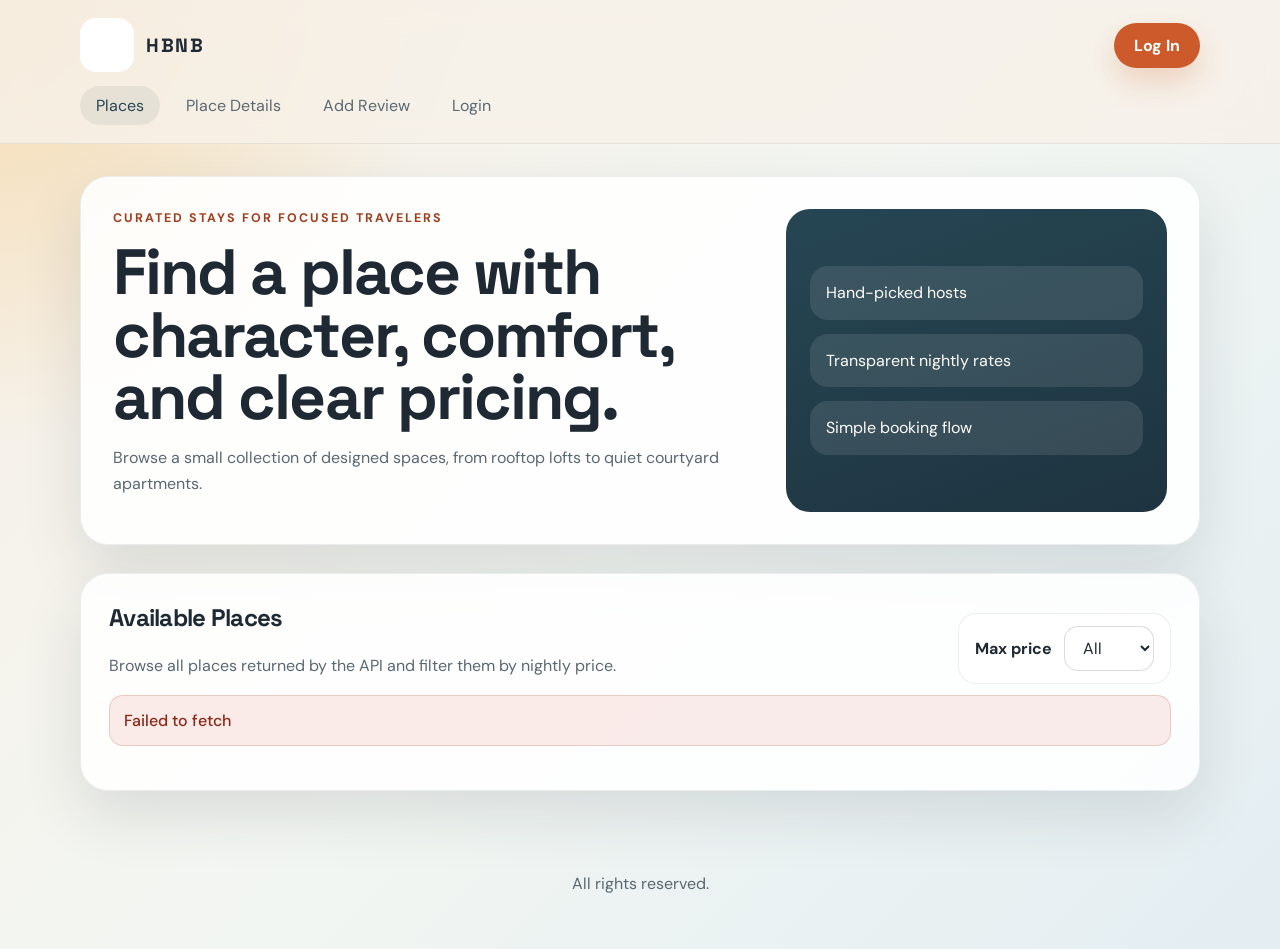
==== part4/add_review.html @ d9b41d9c "HBNBpart4" ====
<!DOCTYPE html>
<html lang="en">
<head>
    <meta charset="UTF-8">
    <meta name="viewport" content="width=device-width, initial-scale=1.0">
    <title>HBNB | Add Review</title>
    <meta name="api-base-url" content="http://127.0.0.1:5000/api/v1">
    <link rel="icon" type="image/png" href="icon.png">
    <link rel="preconnect" href="https://fonts.googleapis.com">
    <link rel="preconnect" href="https://fonts.gstatic.com" crossorigin>
    <link href="https://fonts.googleapis.com/css2?family=DM+Sans:wght@400;500;700&family=Space+Grotesk:wght@500;700&display=swap" rel="stylesheet">
    <link rel="stylesheet" href="styles.css">
</head>
<body>
    <header class="site-header">
        <div class="brand-bar">
            <a href="index.html" class="brand-link" aria-label="HBNB home page">
                <img src="logo.png" alt="HBNB logo" class="logo">
                <span class="brand-name">HBNB</span>
            </a>
            <a href="login.html" class="login-button" id="login-button">Log In</a>
        </div>
        <nav class="main-nav" aria-label="Primary navigation">
            <a href="index.html">Places</a>
            <a href="place.html">Place Details</a>
            <a href="add_review.html" aria-current="page">Add Review</a>
            <a href="login.html" id="login-link">Login</a>
        </nav>
    </header>

    <main class="review-layout">
        <section class="add-review" aria-labelledby="review-form-heading">
            <p class="eyebrow">Authenticated area</p>
            <h1 id="review-form-heading">Add your review.</h1>
            <p class="supporting-copy" id="review-supporting-copy">Write a review for the selected place.</p>
            <p id="review-feedback" class="form-feedback" role="alert" aria-live="polite" hidden></p>

            <form class="form" id="review-form" action="#" method="post" novalidate>
                <label for="place">Place</label>
                <select id="place" name="place" required disabled>
                    <option value="">Loading place...</option>
                </select>

                <label for="rating">Rating</label>
                <select id="rating" name="rating">
                    <option value="">Optional rating</option>
                    <option value="5">5 - Excellent</option>
                    <option value="4">4 - Very Good</option>
                    <option value="3">3 - Good</option>
                    <option value="2">2 - Fair</option>
                    <option value="1">1 - Poor</option>
                </select>

                <label for="review">Review</label>
                <textarea id="review" name="review" rows="6" placeholder="Describe the stay, the host, and the details that mattered most." required></textarea>

                <button type="submit" class="details-button submit-button" id="review-submit">Submit Review</button>
            </form>
        </section>
    </main>

    <footer class="site-footer">
        <p>All rights reserved.</p>
    </footer>
    <script src="scripts.js"></script>
</body>
</html>
---- part4/styles.css ----
:root {
    --sand: #f7f1e8;
    --paper: rgba(255, 255, 255, 0.88);
    --ink: #1f2933;
    --muted: #5a6872;
    --line: #ddd;
    --accent: #cc5a2b;
    --accent-dark: #9f3f1d;
    --forest: #264653;
    --gold: #f0b44c;
    --shadow: 0 24px 60px rgba(31, 41, 51, 0.12);
}

* {
    box-sizing: border-box;
}

html {
    scroll-behavior: smooth;
}

body {
    margin: 0;
    min-height: 100vh;
    font-family: "DM Sans", sans-serif;
    color: var(--ink);
    background:
        radial-gradient(circle at top left, rgba(240, 180, 76, 0.35), transparent 28%),
        linear-gradient(135deg, #f8efe5 0%, #f2f6f2 52%, #e3edf2 100%);
}

a {
    color: inherit;
    text-decoration: none;
}

img {
    display: block;
    max-width: 100%;
}

main {
    width: min(1120px, calc(100% - 32px));
    margin: 0 auto;
    padding: 32px 0 64px;
}

h1,
h2,
h3 {
    margin-top: 0;
    font-family: "Space Grotesk", sans-serif;
    letter-spacing: -0.03em;
}

p,
li,
label,
input,
select,
textarea,
button {
    font-size: 1rem;
    line-height: 1.6;
}

.site-header {
    position: sticky;
    top: 0;
    z-index: 10;
    backdrop-filter: blur(14px);
    background: rgba(247, 241, 232, 0.82);
    border-bottom: 1px solid rgba(31, 41, 51, 0.08);
}

.brand-bar,
.main-nav,
.site-footer {
    width: min(1120px, calc(100% - 32px));
    margin: 0 auto;
}

.brand-bar {
    display: flex;
    align-items: center;
    justify-content: space-between;
    gap: 16px;
    padding: 18px 0 14px;
}

.brand-link {
    display: inline-flex;
    align-items: center;
    gap: 12px;
}

.logo {
    width: 54px;
    height: 54px;
    border-radius: 16px;
}

.brand-name {
    font-family: "Space Grotesk", sans-serif;
    font-size: 1.2rem;
    font-weight: 700;
    letter-spacing: 0.08em;
}

.main-nav {
    display: flex;
    flex-wrap: wrap;
    gap: 10px;
    padding: 0 0 18px;
}

.main-nav a,
.login-button,
.details-button {
    border-radius: 999px;
    transition: transform 0.2s ease, background-color 0.2s ease, color 0.2s ease;
}

.main-nav a {
    padding: 9px 16px;
    color: var(--muted);
}

.main-nav a:hover,
.main-nav a[aria-current="page"] {
    color: var(--forest);
    background: rgba(38, 70, 83, 0.08);
}

.login-button,
.details-button,
.submit-button {
    display: inline-flex;
    align-items: center;
    justify-content: center;
    padding: 12px 20px;
    border: 0;
    cursor: pointer;
    background: var(--accent);
    color: #fff;
    font-weight: 700;
    box-shadow: 0 14px 30px rgba(204, 90, 43, 0.22);
}

.login-button:hover,
.details-button:hover,
.submit-button:hover {
    transform: translateY(-1px);
    background: var(--accent-dark);
}

.hero-section,
.section-shell,
.form-shell,
.add-review,
.place-details {
    background: var(--paper);
    border: 1px solid rgba(31, 41, 51, 0.08);
    border-radius: 28px;
    box-shadow: var(--shadow);
}

.hero-section {
    display: grid;
    grid-template-columns: 1.7fr 1fr;
    gap: 24px;
    padding: 32px;
    margin-bottom: 28px;
    overflow: hidden;
}

.hero-section h1,
.place-header h1,
.form-shell h1,
.add-review h1 {
    font-size: clamp(2.3rem, 5vw, 4.4rem);
    line-height: 0.98;
    margin-bottom: 16px;
}

.eyebrow {
    margin: 0 0 12px;
    text-transform: uppercase;
    letter-spacing: 0.16em;
    color: var(--accent-dark);
    font-size: 0.78rem;
    font-weight: 700;
}

.hero-copy,
.supporting-copy,
.host-line,
.review-meta,
.section-heading p,
.card-content p,
.place-info p,
.feature-list,
.form-shell p,
.add-review p {
    color: var(--muted);
}

.hero-panel {
    display: grid;
    gap: 14px;
    align-content: center;
    padding: 24px;
    border-radius: 24px;
    background: linear-gradient(160deg, var(--forest), #1e3440);
    color: #fefcf8;
}

.hero-panel p {
    margin: 0;
    padding: 14px 16px;
    border-radius: 18px;
    background: rgba(255, 255, 255, 0.1);
}

.section-shell {
    padding: 28px;
}

.section-heading,
.place-header,
.review-heading {
    display: flex;
    align-items: center;
    justify-content: space-between;
    gap: 16px;
}

.places-grid,
.reviews-grid,
.place-info-grid {
    display: grid;
    gap: 20px;
}

.places-grid {
    grid-template-columns: repeat(auto-fit, minmax(240px, 1fr));
}

.place-card,
.review-card {
    margin: 20px;
    padding: 10px;
    border: 1px solid #ddd;
    border-radius: 10px;
    background: #fffdfa;
}

.place-card {
    display: flex;
    flex-direction: column;
    overflow: hidden;
    min-height: 100%;
}

.place-card.is-hidden {
    display: none;
}

.card-media,
.place-hero {
    border-radius: 18px;
    background-size: cover;
    background-position: center;
}

.card-media {
    min-height: 180px;
}

.card-content {
    display: grid;
    gap: 12px;
    padding: 16px 8px 8px;
}

.card-meta {
    display: flex;
    flex-wrap: wrap;
    gap: 12px;
    color: var(--muted);
    font-size: 0.95rem;
}

.card-actions {
    margin-top: auto;
    padding-top: 8px;
}

.price-tag,
.price-badge {
    font-weight: 700;
    color: var(--accent-dark);
}

.place-details {
    padding: 28px;
}

.place-details .form-feedback {
    margin-bottom: 24px;
}

.place-hero {
    min-height: 300px;
    margin-bottom: 24px;
}

.place-header {
    margin-bottom: 20px;
}

.price-badge {
    padding: 12px 16px;
    border-radius: 18px;
    background: rgba(240, 180, 76, 0.2);
    white-space: nowrap;
}

.place-info-grid {
    grid-template-columns: repeat(auto-fit, minmax(220px, 1fr));
    margin-bottom: 28px;
}

.place-info {
    padding: 20px;
    border-radius: 22px;
    background: rgba(255, 255, 255, 0.78);
    border: 1px solid rgba(31, 41, 51, 0.08);
}

.feature-list {
    margin: 0;
    padding-left: 20px;
}

.feature-list.is-empty,
.reviews-grid.is-empty {
    color: var(--muted);
}

.detail-stack {
    display: grid;
    gap: 12px;
}

.detail-stack p {
    margin: 0;
}

.review-card h3 {
    margin-bottom: 8px;
}

.reviews-section {
    padding-top: 6px;
}

.reviews-grid.is-empty {
    padding: 20px;
    border-radius: 18px;
    background: rgba(255, 255, 255, 0.7);
    border: 1px solid rgba(31, 41, 51, 0.08);
}

.auth-layout,
.review-layout {
    display: grid;
    place-items: center;
    min-height: calc(100vh - 225px);
}

.form-shell,
.add-review {
    width: min(720px, 100%);
    padding: 32px;
}

.form {
    display: grid;
    gap: 14px;
}

.form-feedback {
    margin: 0 0 16px;
    padding: 12px 14px;
    border-radius: 14px;
    border: 1px solid transparent;
    font-weight: 500;
}

.form-feedback.is-error {
    border-color: rgba(163, 45, 31, 0.18);
    background: rgba(214, 72, 48, 0.1);
    color: #8a2718;
}

.form-feedback.is-success {
    border-color: rgba(40, 110, 78, 0.18);
    background: rgba(60, 140, 102, 0.1);
    color: #215f45;
}

.filter-panel {
    display: inline-flex;
    align-items: center;
    gap: 12px;
    padding: 12px 16px;
    border-radius: 18px;
    background: rgba(255, 255, 255, 0.78);
    border: 1px solid rgba(31, 41, 51, 0.08);
}

.filter-panel label {
    font-weight: 700;
}

.filter-panel select {
    min-width: 90px;
    padding: 10px 14px;
    border: 1px solid rgba(31, 41, 51, 0.16);
    border-radius: 14px;
    background: #fff;
    color: var(--ink);
    font-family: inherit;
}

.filter-panel select:focus {
    outline: 2px solid rgba(204, 90, 43, 0.24);
    border-color: var(--accent);
}

.is-authenticated {
    display: none;
}

.form label {
    font-weight: 700;
}

.form input,
.form select,
.form textarea {
    width: 100%;
    padding: 14px 16px;
    border: 1px solid rgba(31, 41, 51, 0.16);
    border-radius: 16px;
    background: rgba(255, 255, 255, 0.9);
    color: var(--ink);
    font-family: inherit;
}

.form textarea {
    resize: vertical;
}

.form input:focus,
.form select:focus,
.form textarea:focus {
    outline: 2px solid rgba(204, 90, 43, 0.24);
    border-color: var(--accent);
}

.submit-button {
    justify-self: start;
    margin-top: 8px;
}

.submit-button[disabled] {
    cursor: wait;
    opacity: 0.72;
    transform: none;
    box-shadow: none;
}

.site-footer {
    padding: 0 0 36px;
    color: var(--muted);
    text-align: center;
}

.media-loft {
    background-image: linear-gradient(140deg, rgba(38, 70, 83, 0.22), rgba(204, 90, 43, 0.16)), linear-gradient(135deg, #a8d5e2 0%, #f6d39d 55%, #d88963 100%);
}

.media-courtyard {
    background-image: linear-gradient(140deg, rgba(38, 70, 83, 0.12), rgba(204, 90, 43, 0.1)), linear-gradient(135deg, #b8d8ba 0%, #f0edcc 50%, #d6a184 100%);
}

.media-cliff {
    background-image: linear-gradient(140deg, rgba(38, 70, 83, 0.28), rgba(204, 90, 43, 0.1)), linear-gradient(135deg, #7db7c8 0%, #d9ebf2 45%, #f2c572 100%);
}

@media (max-width: 780px) {
    .hero-section,
    .section-heading,
    .place-header,
    .review-heading {
        grid-template-columns: 1fr;
        flex-direction: column;
        align-items: flex-start;
    }

    .hero-section {
        padding: 24px;
    }

    .place-card,
    .review-card {
        margin: 20px 0;
    }

    .brand-bar {
        align-items: flex-start;
        flex-direction: column;
    }

    .main-nav {
        padding-bottom: 14px;
    }

    .filter-panel {
        width: 100%;
        justify-content: space-between;
    }

    .form-shell,
    .add-review,
    .place-details,
    .section-shell {
        padding: 22px;
    }
}
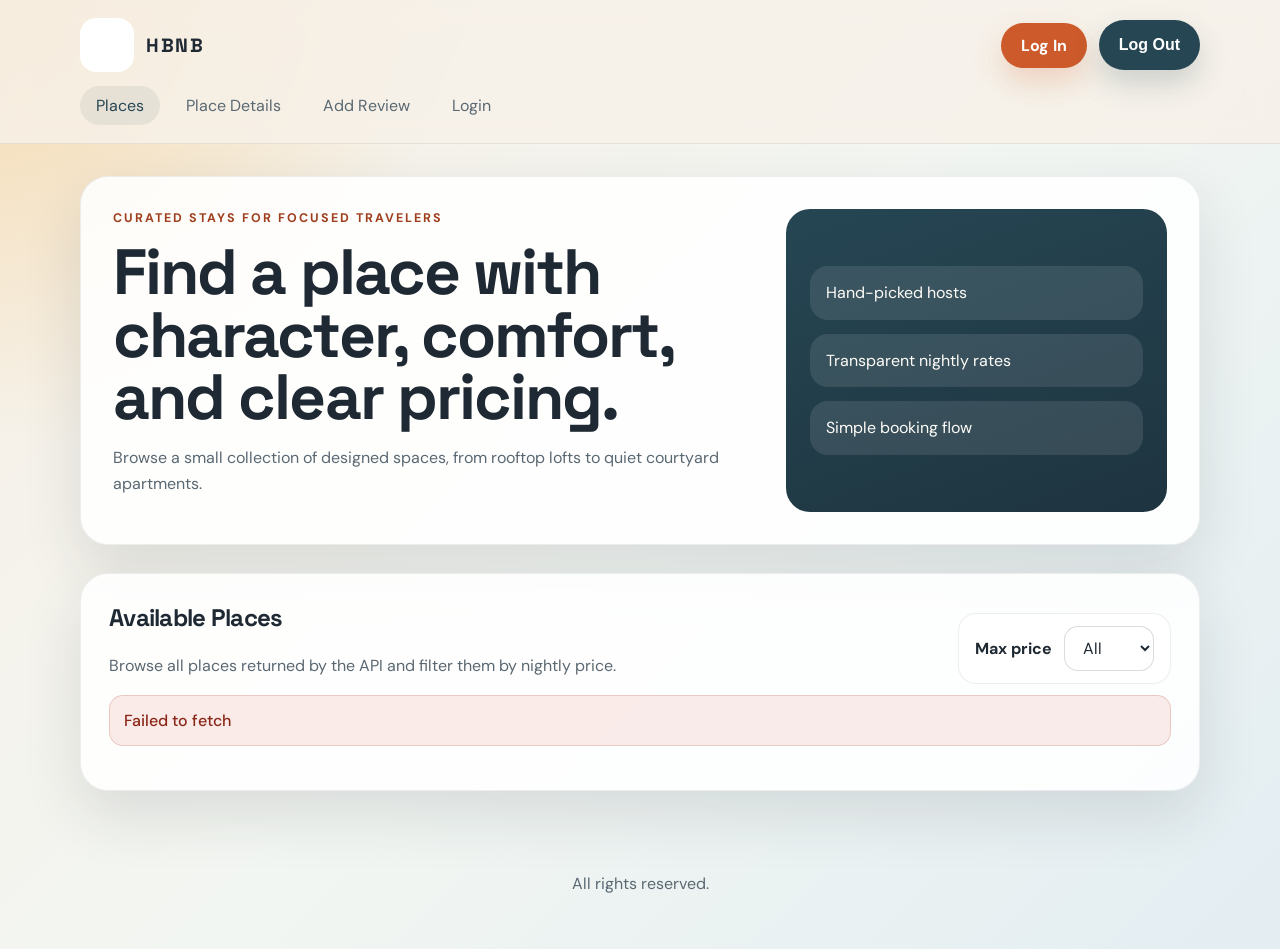
==== commit a4ccd806: "HBNBpart4" ====
--- a/part4/add_review.html
+++ b/part4/add_review.html
@@ -18,7 +18,10 @@
                 <img src="logo.png" alt="HBNB logo" class="logo">
                 <span class="brand-name">HBNB</span>
             </a>
-            <a href="login.html" class="login-button" id="login-button">Log In</a>
+            <div class="header-actions">
+                <a href="login.html" class="login-button" id="login-button">Log In</a>
+                <button type="button" class="login-button logout-button" id="logout-button" hidden>Log Out</button>
+            </div>
         </div>
         <nav class="main-nav" aria-label="Primary navigation">
             <a href="index.html">Places</a>
@@ -41,16 +44,6 @@
                     <option value="">Loading place...</option>
                 </select>
 
-                <label for="rating">Rating</label>
-                <select id="rating" name="rating">
-                    <option value="">Optional rating</option>
-                    <option value="5">5 - Excellent</option>
-                    <option value="4">4 - Very Good</option>
-                    <option value="3">3 - Good</option>
-                    <option value="2">2 - Fair</option>
-                    <option value="1">1 - Poor</option>
-                </select>
-
                 <label for="review">Review</label>
                 <textarea id="review" name="review" rows="6" placeholder="Describe the stay, the host, and the details that mattered most." required></textarea>
 
--- a/part4/styles.css
+++ b/part4/styles.css
@@ -89,6 +89,12 @@
 }
 
 .brand-link {
+    display: inline-flex;
+    align-items: center;
+    gap: 12px;
+}
+
+.header-actions {
     display: inline-flex;
     align-items: center;
     gap: 12px;
@@ -147,11 +153,20 @@
     box-shadow: 0 14px 30px rgba(204, 90, 43, 0.22);
 }
 
+.logout-button {
+    background: var(--forest);
+    box-shadow: 0 14px 30px rgba(38, 70, 83, 0.2);
+}
+
 .login-button:hover,
 .details-button:hover,
 .submit-button:hover {
     transform: translateY(-1px);
     background: var(--accent-dark);
+}
+
+.logout-button:hover {
+    background: #1e3440;
 }
 
 .hero-section,
@@ -524,6 +539,10 @@
         flex-direction: column;
     }
 
+    .header-actions {
+        width: 100%;
+    }
+
     .main-nav {
         padding-bottom: 14px;
     }
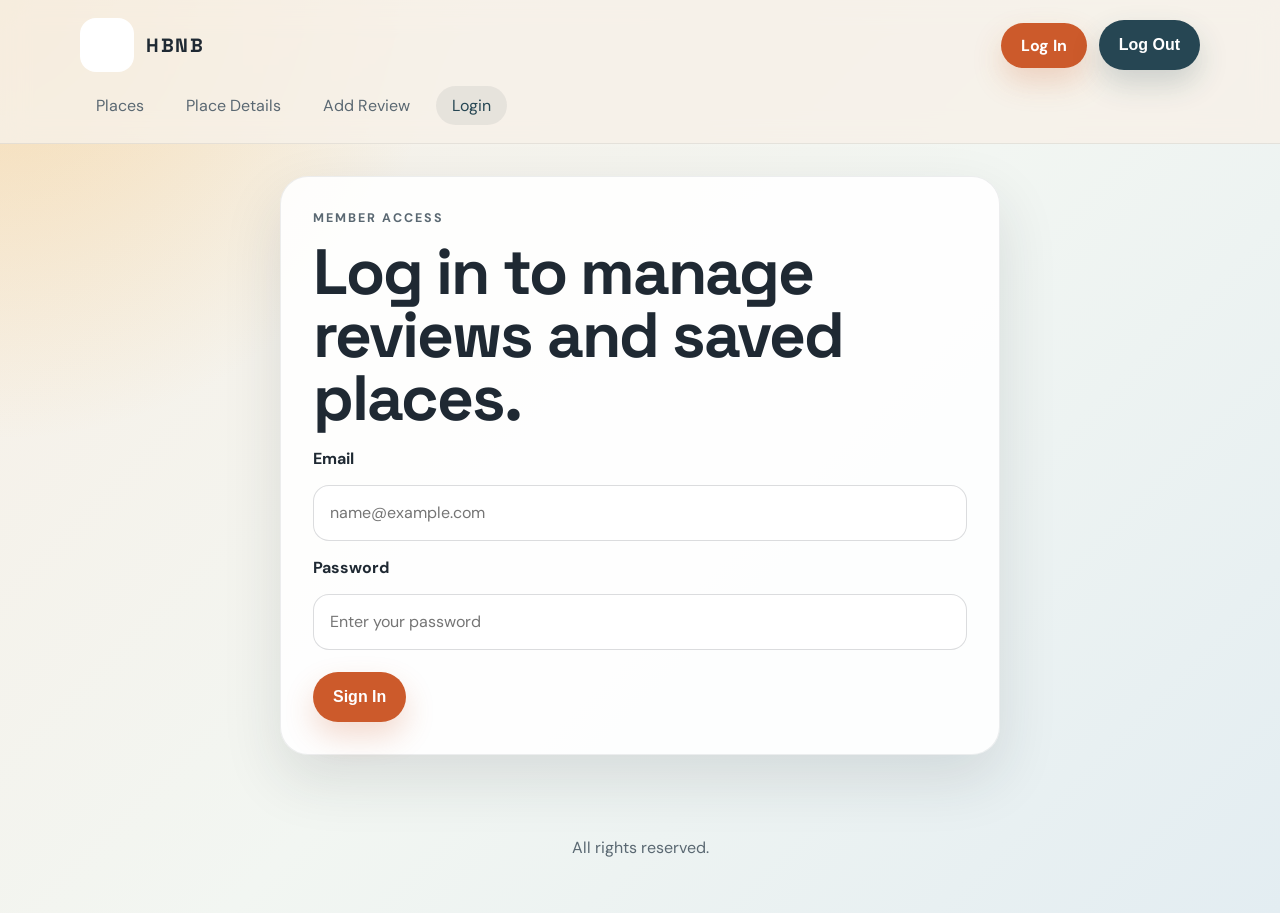
==== commit 5110cb3f: "HBNBpart4" ====
--- a/part4/add_review.html
+++ b/part4/add_review.html
@@ -55,6 +55,6 @@
     <footer class="site-footer">
         <p>All rights reserved.</p>
     </footer>
-    <script src="scripts.js"></script>
+    <script src="scripts.js?v=20260331b"></script>
 </body>
 </html>
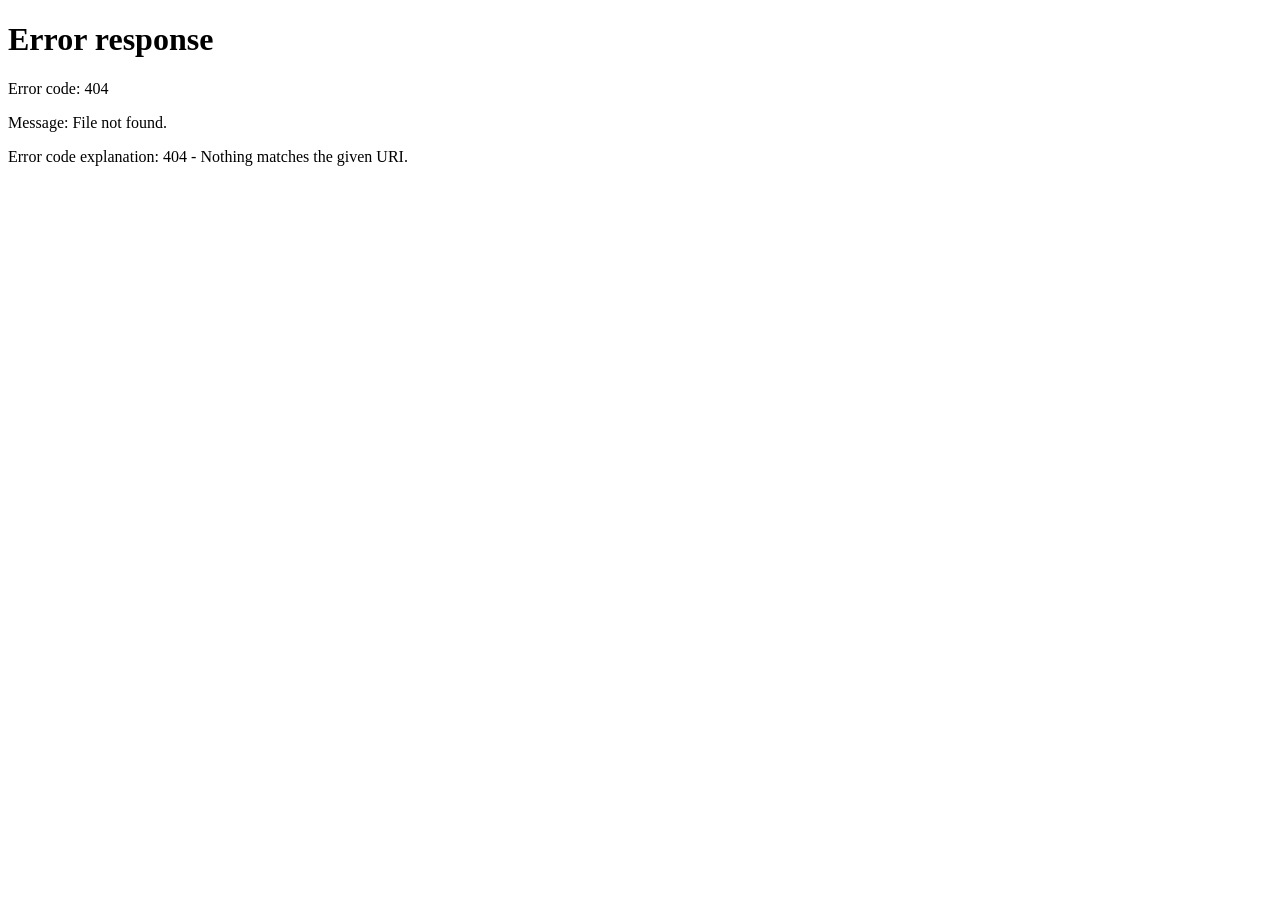
==== commit 97b59588: "HBNBpart4" ====
--- a/part4/add_review.html
+++ b/part4/add_review.html
@@ -3,6 +3,9 @@
 <head>
     <meta charset="UTF-8">
     <meta name="viewport" content="width=device-width, initial-scale=1.0">
+    <meta http-equiv="Cache-Control" content="no-cache, no-store, must-revalidate">
+    <meta http-equiv="Pragma" content="no-cache">
+    <meta http-equiv="Expires" content="0">
     <title>HBNB | Add Review</title>
     <meta name="api-base-url" content="http://127.0.0.1:5000/api/v1">
     <link rel="icon" type="image/png" href="icon.png">
@@ -14,20 +17,20 @@
 <body>
     <header class="site-header">
         <div class="brand-bar">
-            <a href="index.html" class="brand-link" aria-label="HBNB home page">
+            <a href="/index.html?v=20260331c" class="brand-link" aria-label="HBNB home page">
                 <img src="logo.png" alt="HBNB logo" class="logo">
                 <span class="brand-name">HBNB</span>
             </a>
             <div class="header-actions">
-                <a href="login.html" class="login-button" id="login-button">Log In</a>
+                <a href="/login.html?v=20260331c" class="login-button" id="login-button">Log In</a>
                 <button type="button" class="login-button logout-button" id="logout-button" hidden>Log Out</button>
             </div>
         </div>
         <nav class="main-nav" aria-label="Primary navigation">
-            <a href="index.html">Places</a>
-            <a href="place.html">Place Details</a>
-            <a href="add_review.html" aria-current="page">Add Review</a>
-            <a href="login.html" id="login-link">Login</a>
+            <a href="/index.html?v=20260331c">Places</a>
+            <a href="/place.html?v=20260331c">Place Details</a>
+            <a href="/add_review.html?v=20260331c" aria-current="page">Add Review</a>
+            <a href="/login.html?v=20260331c" id="login-link">Login</a>
         </nav>
     </header>
 
@@ -55,6 +58,6 @@
     <footer class="site-footer">
         <p>All rights reserved.</p>
     </footer>
-    <script src="scripts.js?v=20260331b"></script>
+    <script src="scripts.js?v=20260331c"></script>
 </body>
 </html>
